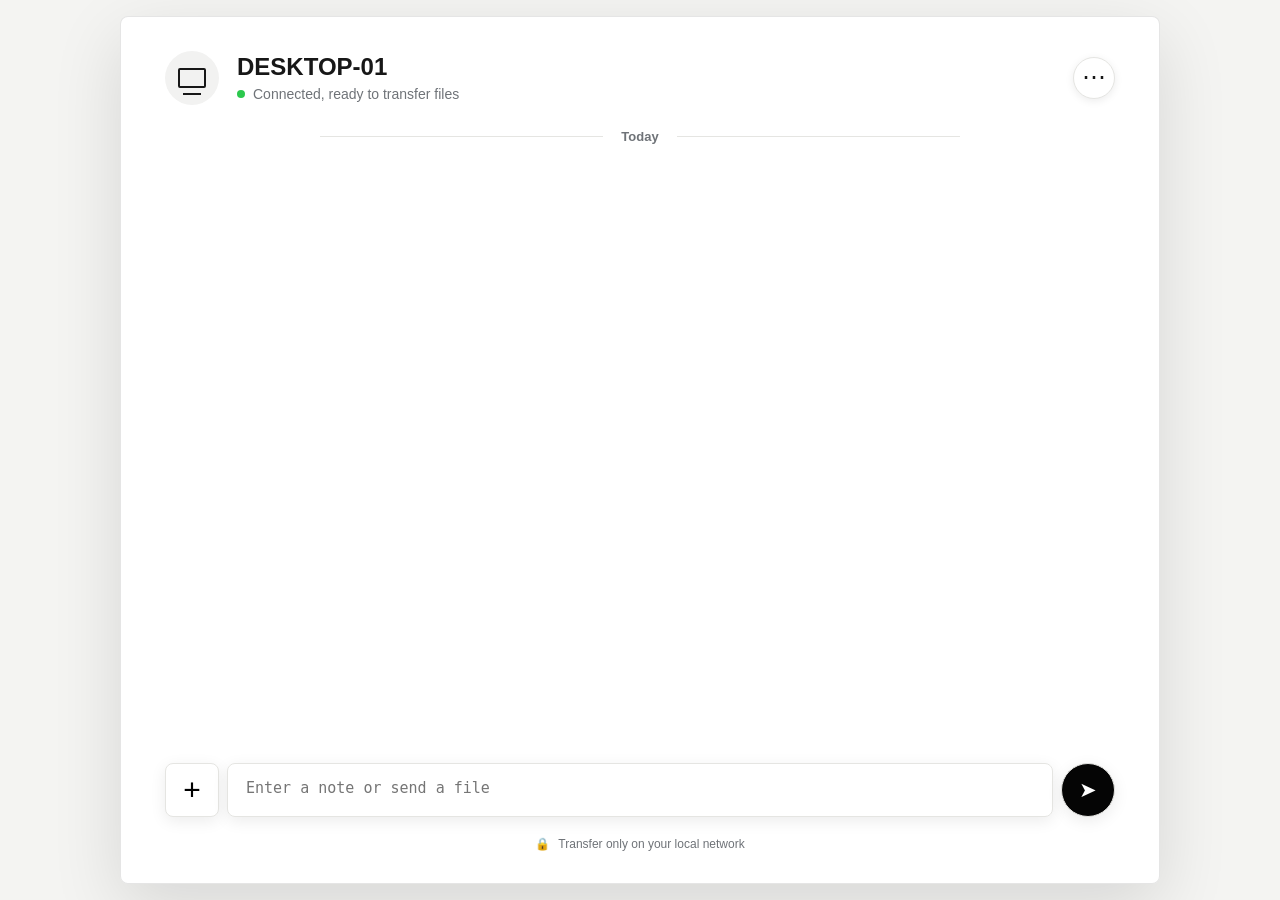
==== src/LanTransfer.Host/wwwroot/index.html @ 28fe60ad "Add text transfer, QR code, and Windows tray features Updated README files to document new features " ====
<!DOCTYPE html>
<html lang="en">
<head>
    <meta charset="UTF-8">
    <meta name="viewport" content="width=device-width, initial-scale=1.0">
    <title>LanTransfer</title>
    <link rel="icon" href="data:image/svg+xml,%3Csvg xmlns='http://www.w3.org/2000/svg' viewBox='0 0 64 64'%3E%3Crect width='64' height='64' rx='14' fill='%23171717'/%3E%3Crect x='14' y='15' width='36' height='26' rx='2' fill='none' stroke='white' stroke-width='4'/%3E%3Cpath d='M24 50h16M32 41v9' stroke='white' stroke-width='4'/%3E%3C/svg%3E">
    <link rel="stylesheet" href="css/app.css">
</head>
<body>
    <main class="app-shell">
        <section class="transfer-window" aria-label="LanTransfer">
            <header class="device-header">
                <div class="device-mark" aria-hidden="true">
                    <span class="screen-icon"></span>
                </div>
                <div class="device-copy">
                    <h1 id="deviceName" data-i18n="device.defaultName">DESKTOP-01</h1>
                    <p><span class="status-dot"></span><span data-i18n="device.connected">Connected, ready to transfer files</span></p>
                </div>
                <details class="more-menu">
                    <summary data-i18n-title="menu.more" title="More options" aria-label="More options"><span aria-hidden="true">⋯</span></summary>
                    <form class="menu-panel">
                        <button id="connectButton" class="menu-action" type="button">
                            <span aria-hidden="true">▣</span>
                            <span data-i18n="connect.action">Connect new device</span>
                        </button>
                        <label>
                            <span data-i18n="language.label">Language</span>
                            <select id="languageSelect">
                                <option value="en" data-i18n="language.english">English</option>
                                <option value="zh-CN" data-i18n="language.chinese">Simplified Chinese</option>
                            </select>
                        </label>
                        <label>
                            <span data-i18n="accessToken.label">Access token</span>
                            <input id="tokenInput" type="password" autocomplete="off" data-i18n-placeholder="accessToken.placeholder" placeholder="Optional token">
                        </label>
                    </form>
                </details>
            </header>

            <section class="timeline-shell">
                <div class="date-divider">
                    <span></span>
                    <strong data-i18n="date.today">Today</strong>
                    <span></span>
                </div>
                <div class="timeline" id="timeline" aria-live="polite"></div>
                <p class="empty-state" id="emptyState" data-i18n="files.empty" hidden>No files yet</p>
            </section>

            <footer class="composer">
                <input id="fileInput" type="file" multiple>
                <button id="chooseButton" class="add-button" type="button" data-i18n-title="upload.selectFiles" title="Choose files" aria-label="Choose files">+</button>
                <textarea id="messageInput" class="message-input" rows="1" maxlength="4000" data-i18n-placeholder="composer.placeholder" placeholder="Enter a note or send a file" aria-label="Enter a note or send a file"></textarea>
                <button id="sendButton" class="send-button" type="button" data-i18n-title="composer.send" title="Send" aria-label="Send">➤</button>
                <p class="local-note"><span class="note-lock" aria-hidden="true">🔒</span><span data-i18n="footer.localNetworkOnly">Transfer only on your local network</span></p>
            </footer>

            <div class="toast" id="toast" hidden></div>
        </section>
    </main>

    <dialog id="connectDialog" class="connect-dialog" aria-labelledby="connectTitle">
        <form method="dialog" class="dialog-surface">
            <button class="dialog-close" type="submit" value="close" data-i18n-title="connect.close" title="Close" aria-label="Close">×</button>
            <header>
                <h2 id="connectTitle" data-i18n="connect.title">Connect new device</h2>
                <p data-i18n="connect.description">Scan with a phone on the same local network to open this page.</p>
            </header>
            <div id="connectLoading" class="connect-loading" data-i18n="connect.loading">Finding local network addresses…</div>
            <div id="connectContent" class="connect-content" hidden>
                <img id="connectQr" class="connect-qr" alt="Connection QR code">
                <label class="connect-address-field">
                    <span data-i18n="connect.address">Connection address</span>
                    <select id="connectUrlSelect"></select>
                </label>
                <output id="connectUrl" class="connect-url"></output>
                <button id="copyConnectUrl" class="copy-link-button" type="button" data-i18n="connect.copy">Copy link</button>
                <p id="connectHelp" class="connect-help" data-i18n="connect.help">Both devices must be on the same local network. If one address does not open, try another.</p>
            </div>
            <p id="connectError" class="connect-error" hidden></p>
        </form>
    </dialog>

    <script src="js/i18n.js"></script>
    <script src="js/app.js"></script>
</body>
</html>
---- src/LanTransfer.Host/wwwroot/css/app.css ----
:root {
    color-scheme: light;
    --page: #f4f4f2;
    --panel: #ffffff;
    --text: #171717;
    --muted: #6f7378;
    --line: #e5e5e2;
    --soft: #f8f8f7;
    --bubble: #ffffff;
    --bubble-out: #f7f7f5;
    --accent: #2cc84d;
    --danger: #bd3a33;
    --shadow: 0 22px 70px rgba(0, 0, 0, 0.12);
    --card-shadow: 0 4px 18px rgba(0, 0, 0, 0.08);
}

* {
    box-sizing: border-box;
}

html,
body {
    margin: 0;
    min-height: 100%;
}

body {
    min-height: 100svh;
    background: var(--page);
    color: var(--text);
    font-family: -apple-system, BlinkMacSystemFont, "Segoe UI", Roboto, "Helvetica Neue", Arial, sans-serif;
}

button,
input,
select {
    font: inherit;
}

button {
    cursor: pointer;
}

.app-shell {
    min-height: 100svh;
    padding: 16px 20px;
    display: grid;
    place-items: center;
}

.transfer-window {
    width: min(1040px, 100%);
    height: calc(100svh - 32px);
    min-height: min(620px, calc(100svh - 32px));
    display: grid;
    grid-template-rows: auto minmax(0, 1fr) auto;
    position: relative;
    overflow: hidden;
    border: 1px solid rgba(0, 0, 0, 0.1);
    border-radius: 8px;
    background: rgba(255, 255, 255, 0.94);
    box-shadow: var(--shadow);
}

.window-bar {
    height: 44px;
    display: grid;
    grid-template-columns: auto auto auto 1fr;
    align-items: center;
    gap: 9px;
    padding: 0 28px;
    border-bottom: 1px solid var(--line);
    background: rgba(250, 250, 249, 0.86);
}

.window-dot {
    width: 12px;
    height: 12px;
    border-radius: 999px;
}

.window-dot.red {
    background: #ff5f57;
}

.window-dot.yellow {
    background: #febc2e;
}

.window-dot.green {
    background: #28c840;
}

.address-pill {
    justify-self: center;
    width: min(420px, 70%);
    height: 26px;
    display: grid;
    place-items: center;
    border-radius: 7px;
    background: #f0f0ef;
    color: #70757a;
    font-size: 13px;
}

.device-header {
    display: grid;
    grid-template-columns: 54px 1fr auto;
    gap: 18px;
    align-items: center;
    padding: 34px 44px 18px;
}

.device-mark {
    width: 54px;
    height: 54px;
    display: grid;
    place-items: center;
    border-radius: 999px;
    background: #f2f2f1;
}

.screen-icon {
    width: 28px;
    height: 20px;
    position: relative;
    border: 2px solid #171717;
    border-radius: 2px;
}

.screen-icon::after {
    content: "";
    position: absolute;
    left: 50%;
    bottom: -9px;
    width: 18px;
    height: 2px;
    transform: translateX(-50%);
    background: #171717;
    box-shadow: 0 -4px 0 -1px #171717;
}

.device-copy h1 {
    margin: 0;
    font-size: 24px;
    line-height: 1.1;
    letter-spacing: 0;
}

.device-copy p {
    margin: 6px 0 0;
    display: flex;
    align-items: center;
    gap: 8px;
    color: var(--muted);
    font-size: 14px;
}

.status-dot {
    width: 8px;
    height: 8px;
    border-radius: 999px;
    background: var(--accent);
}

.more-menu {
    position: relative;
    align-self: center;
    justify-self: end;
}

.more-menu summary {
    width: 42px;
    height: 42px;
    display: flex;
    align-items: center;
    justify-content: center;
    list-style: none;
    border: 1px solid var(--line);
    border-radius: 999px;
    background: #ffffff;
    box-shadow: 0 2px 8px rgba(0, 0, 0, 0.08);
    color: var(--text);
    font-size: 24px;
    line-height: 1;
}

.more-menu summary span {
    display: block;
    transform: translateY(-1px);
}

.more-menu summary::-webkit-details-marker {
    display: none;
}

.menu-panel {
    position: absolute;
    top: 46px;
    right: 0;
    z-index: 5;
    width: 230px;
    padding: 12px;
    display: grid;
    gap: 12px;
    border: 1px solid var(--line);
    border-radius: 8px;
    background: #ffffff;
    box-shadow: var(--card-shadow);
}

.menu-panel label {
    display: grid;
    gap: 6px;
    color: var(--muted);
    font-size: 12px;
}

.menu-action {
    width: 100%;
    min-height: 38px;
    padding: 0 10px;
    display: flex;
    align-items: center;
    gap: 9px;
    border: 0;
    border-radius: 7px;
    background: #f1f5ff;
    color: #1769d2;
    text-align: left;
    font-size: 13px;
}

.menu-panel select,
.menu-panel input {
    width: 100%;
    height: 34px;
    border: 1px solid var(--line);
    border-radius: 7px;
    padding: 0 9px;
    color: var(--text);
    background: #ffffff;
}

.timeline-shell {
    min-height: 0;
    padding: 0 44px 18px;
    display: flex;
    flex-direction: column;
}

.date-divider {
    display: grid;
    grid-template-columns: 1fr auto 1fr;
    align-items: center;
    gap: 18px;
    margin: 6px auto 16px;
    width: min(640px, 100%);
    color: var(--muted);
    font-size: 13px;
}

.date-divider span {
    height: 1px;
    background: var(--line);
}

.timeline {
    min-height: 0;
    flex: 1;
    overflow-y: auto;
    padding: 2px 8px 16px;
    display: flex;
    flex-direction: column;
    gap: 14px;
}

.message-row {
    min-width: 0;
    width: 100%;
    max-width: min(86vw, 620px);
    display: flex;
    align-items: center;
    gap: 10px;
    justify-content: flex-start;
    margin: 0;
}

.message-row.outgoing {
    justify-content: flex-end;
}

.message-row.incoming {
    justify-content: flex-start;
}

.message-time {
    color: var(--muted);
    font-size: 12px;
    white-space: nowrap;
    min-width: 0;
}

.message-row.outgoing .message-time {
    order: 1;
    text-align: right;
}

.file-card {
    min-width: 0;
    width: 100%;
    max-width: 100%;
    display: grid;
    grid-template-columns: 62px minmax(0, 1fr);
    gap: 14px;
    align-items: center;
    padding: 12px 14px;
    border: 1px solid var(--line);
    border-radius: 8px;
    background: var(--bubble);
    box-shadow: var(--card-shadow);
    overflow: hidden;
}

.file-card > * {
    min-width: 0;
}

.file-title,
.file-meta,
.file-action,
.download-button,
.status-text,
.progress-track {
    min-width: 0;
    max-width: 100%;
}

.progress-track {
    width: 100%;
    max-width: 132px;
}

.outgoing .file-card {
    background: var(--bubble-out);
}

.file-thumb,
.file-icon {
    width: 62px;
    height: 62px;
    border-radius: 7px;
    overflow: hidden;
    background: var(--soft);
}

.file-thumb {
    object-fit: cover;
}

.file-icon {
    display: grid;
    place-items: center;
    border: 1px solid var(--line);
    color: var(--text);
    font-size: 12px;
    font-weight: 700;
    text-transform: uppercase;
}

.file-title {
    margin: 0;
    overflow-wrap: anywhere;
    font-weight: 700;
    font-size: 14px;
}

.file-meta {
    margin: 5px 0 0;
    color: var(--muted);
    font-size: 12px;
}

.file-action {
    margin-top: 8px;
    display: flex;
    align-items: center;
    gap: 10px;
    min-height: 24px;
}

.download-button {
    min-height: 26px;
    padding: 0 10px;
    display: inline-flex;
    align-items: center;
    gap: 6px;
    border: 1px solid var(--line);
    border-radius: 7px;
    color: var(--text);
    background: #ffffff;
    text-decoration: none;
    font-size: 12px;
}

.status-text {
    color: var(--muted);
    font-size: 12px;
}

.status-text.failed {
    color: var(--danger);
}

.progress-track {
    width: 132px;
    height: 4px;
    overflow: hidden;
    border-radius: 999px;
    background: #e3e3df;
}

.progress-bar {
    width: 0;
    height: 100%;
    border-radius: inherit;
    background: #171717;
}

.empty-state {
    margin: auto;
    color: var(--muted);
    font-size: 14px;
}

.composer {
    display: grid;
    grid-template-columns: 54px 1fr 54px;
    gap: 8px;
    align-items: center;
    padding: 0 44px 32px;
}

.composer input[type="file"] {
    display: none;
}

.add-button,
.send-button,
.message-input {
    height: 54px;
    border: 1px solid var(--line);
    background: #ffffff;
    box-shadow: 0 4px 16px rgba(0, 0, 0, 0.08);
}

.add-button {
    border-radius: 8px;
    font-size: 30px;
    line-height: 1;
}

.send-button {
    border-radius: 999px;
    background: #050505;
    color: #ffffff;
    font-size: 21px;
}

.message-input {
    min-width: 0;
    border-radius: 8px;
    padding: 15px 18px;
    resize: none;
    max-height: 112px;
    overflow-y: auto;
    text-align: left;
    color: #8b8f94;
    font-size: 15px;
}

.message-input:focus {
    outline: 2px solid rgba(23, 105, 210, 0.18);
    border-color: #82aee5;
    color: var(--text);
}

.message-input.dragging {
    border-color: #1f9d42;
    background: #f5fbf6;
}

.text-card {
    max-width: min(72%, 560px);
    padding: 11px 14px;
    border: 1px solid var(--line);
    border-radius: 12px;
    background: var(--bubble);
    box-shadow: var(--card-shadow);
    white-space: pre-wrap;
    overflow-wrap: anywhere;
    line-height: 1.45;
    font-size: 14px;
}

.outgoing .text-card {
    background: var(--bubble-out);
}

.local-note {
    grid-column: 1 / -1;
    margin: 12px 0 0;
    display: flex;
    align-items: center;
    justify-content: center;
    gap: 8px;
    color: var(--muted);
    font-size: 12px;
}

.note-lock {
    font-size: 12px;
    line-height: 1;
}

.toast {
    position: absolute;
    left: 50%;
    bottom: 102px;
    z-index: 10;
    max-width: min(420px, calc(100% - 48px));
    transform: translateX(-50%);
    padding: 10px 14px;
    border: 1px solid var(--line);
    border-radius: 8px;
    background: rgba(255, 255, 255, 0.96);
    box-shadow: var(--card-shadow);
    color: var(--text);
    font-size: 13px;
}

.toast.error {
    color: var(--danger);
}

.connect-dialog {
    width: min(440px, calc(100vw - 32px));
    max-height: calc(100dvh - 32px);
    padding: 0;
    border: 0;
    border-radius: 14px;
    color: var(--text);
    background: transparent;
    box-shadow: 0 26px 90px rgba(0, 0, 0, 0.24);
}

.connect-dialog::backdrop {
    background: rgba(20, 20, 20, 0.32);
    backdrop-filter: blur(3px);
}

.dialog-surface {
    position: relative;
    padding: 28px;
    display: grid;
    gap: 18px;
    overflow-y: auto;
    background: #ffffff;
}

.dialog-surface header {
    text-align: center;
}

.dialog-surface h2 {
    margin: 0;
    font-size: 24px;
}

.dialog-surface header p {
    margin: 9px 22px 0;
    color: var(--muted);
    font-size: 14px;
    line-height: 1.5;
}

.dialog-close {
    position: absolute;
    top: 12px;
    right: 14px;
    width: 34px;
    height: 34px;
    border: 0;
    border-radius: 999px;
    background: transparent;
    color: var(--muted);
    font-size: 26px;
}

.dialog-close:hover {
    background: var(--soft);
}

.connect-loading,
.connect-error {
    margin: 16px 0;
    color: var(--muted);
    text-align: center;
    font-size: 14px;
}

.connect-error {
    color: var(--danger);
}

.connect-content {
    display: grid;
    justify-items: stretch;
    gap: 12px;
}

.connect-qr {
    width: min(246px, 70vw);
    aspect-ratio: 1;
    justify-self: center;
    border: 1px solid var(--line);
    border-radius: 10px;
    background: #ffffff;
}

.connect-address-field {
    display: grid;
    gap: 6px;
    color: var(--muted);
    font-size: 12px;
}

.connect-address-field select {
    width: 100%;
    height: 38px;
    padding: 0 10px;
    border: 1px solid var(--line);
    border-radius: 8px;
    color: var(--text);
    background: #ffffff;
}

.connect-url {
    padding: 9px 10px;
    overflow-wrap: anywhere;
    border-radius: 8px;
    background: var(--soft);
    color: #1769d2;
    text-align: center;
    font-size: 12px;
}

.copy-link-button {
    height: 40px;
    border: 1px solid var(--line);
    border-radius: 8px;
    background: #ffffff;
    color: var(--text);
}

.connect-help {
    margin: 0;
    color: var(--muted);
    text-align: center;
    font-size: 12px;
    line-height: 1.5;
}

@media (max-width: 768px) {
    html,
    body {
        overflow: hidden;
    }

    .app-shell {
        min-height: 100dvh;
        padding: 0;
        display: block;
    }

    .transfer-window {
        width: 100%;
        height: 100dvh;
        min-height: 100dvh;
        grid-template-rows: auto minmax(0, 1fr) auto;
        border: 0;
        border-radius: 0;
        box-shadow: none;
        background: #ffffff;
    }

    .window-bar {
        display: none;
    }

    .device-header {
        grid-template-columns: 46px minmax(0, 1fr) 44px;
        gap: 12px;
        min-height: 78px;
        padding: 14px 14px 10px;
        border-bottom: 1px solid var(--line);
        background: #ffffff;
        position: relative;
        z-index: 2;
    }

    .device-mark {
        width: 46px;
        height: 46px;
    }

    .screen-icon {
        width: 24px;
        height: 18px;
    }

    .device-copy {
        min-width: 0;
    }

    .device-copy h1 {
        font-size: clamp(17px, 5.4vw, 20px);
        line-height: 1.08;
        white-space: nowrap;
        overflow: hidden;
        text-overflow: ellipsis;
    }

    .device-copy p {
        margin-top: 7px;
        min-width: 0;
        font-size: 13px;
        line-height: 1.2;
        white-space: nowrap;
        overflow: hidden;
        text-overflow: ellipsis;
    }

    .device-copy p span:last-child {
        min-width: 0;
        overflow: hidden;
        text-overflow: ellipsis;
    }

    .status-dot {
        flex: 0 0 auto;
    }

    .more-menu summary {
        width: 44px;
        height: 44px;
    }

    .menu-panel {
        right: -2px;
        width: min(230px, calc(100vw - 28px));
    }

    .timeline-shell {
        min-height: 0;
        padding: 0 14px;
        position: relative;
        overflow: hidden;
    }

    .date-divider {
        flex: 0 0 auto;
        width: calc(100% - 8px);
        margin: 12px auto 16px;
        gap: 12px;
        font-size: 12px;
        line-height: 1;
    }

    .timeline {
        min-height: 0;
        padding: 0 0 16px;
    }

    .message-row,
    .message-row.outgoing {
        grid-template-columns: minmax(0, 1fr);
        max-width: min(86vw, 360px);
    }

    .message-row.outgoing {
        align-self: flex-end;
    }

    .message-time {
        display: none;
    }

    .file-card {
        grid-template-columns: 54px minmax(0, 1fr);
        padding: 11px 12px;
    }

    .file-thumb,
    .file-icon {
        width: 54px;
        height: 54px;
    }

    .empty-state {
        position: absolute;
        left: 14px;
        right: 14px;
        top: 50%;
        transform: translateY(-50%);
        margin: 0;
        text-align: center;
        font-size: 15px;
        pointer-events: none;
    }

    .composer {
        grid-template-columns: 48px 1fr 48px;
        gap: 8px;
        padding: 8px 12px calc(12px + env(safe-area-inset-bottom));
        background: linear-gradient(180deg, rgba(255, 255, 255, 0.74), #ffffff 22%);
        position: relative;
        z-index: 2;
    }

    .add-button,
    .send-button,
    .message-input {
        height: 48px;
    }

    .add-button {
        font-size: 28px;
    }

    .send-button {
        font-size: 19px;
    }

    .message-input {
        padding: 13px 14px;
        font-size: 15px;
        line-height: 1.4;
    }

    .local-note {
        margin-top: 4px;
        font-size: 12px;
    }

    .text-card {
        max-width: 84%;
    }

    .dialog-surface {
        padding: 24px 18px 20px;
    }
}
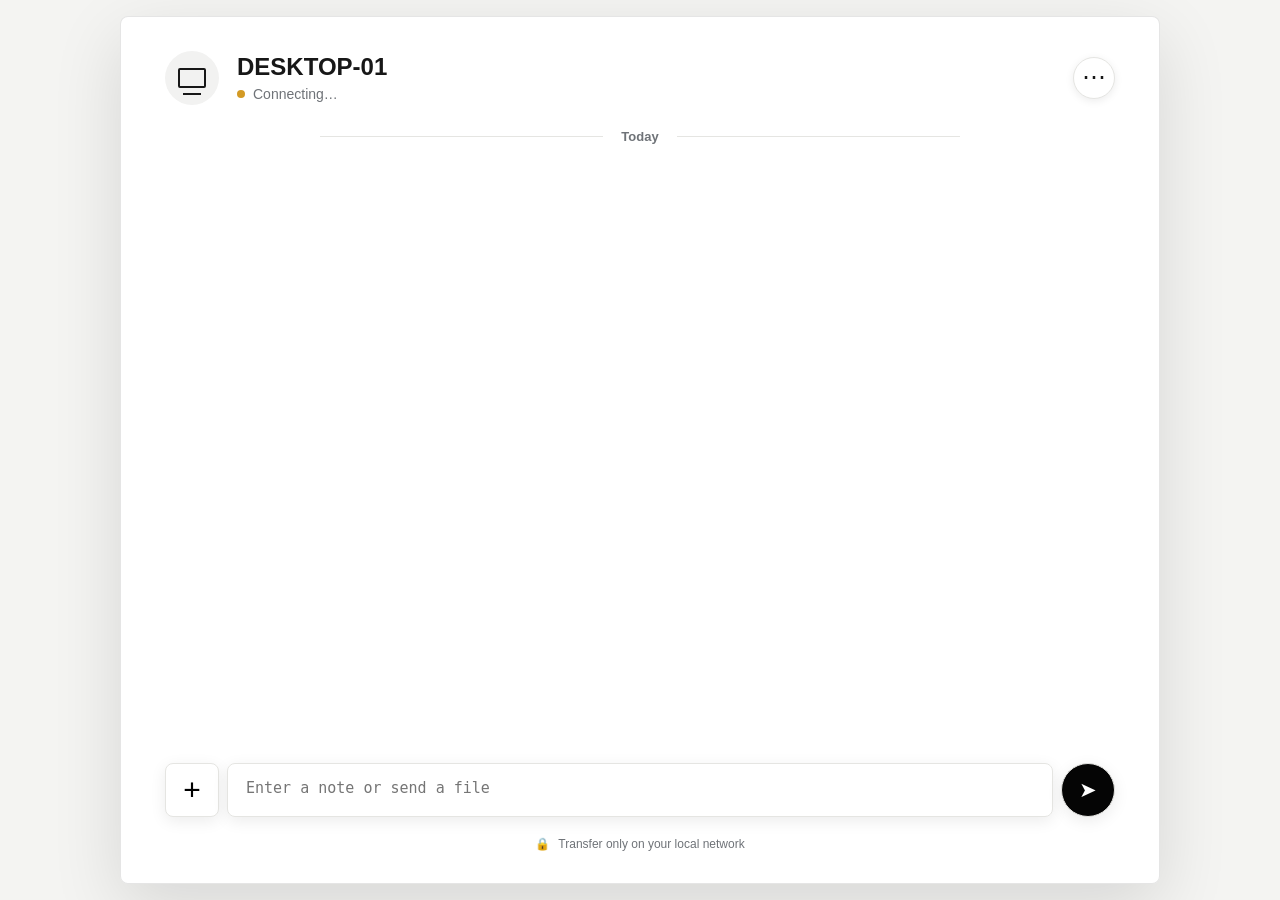
==== commit 200db398: "feat: enhance connection status handling and UI updates" ====
--- a/src/LanTransfer.Host/wwwroot/index.html
+++ b/src/LanTransfer.Host/wwwroot/index.html
@@ -16,7 +16,10 @@
                 </div>
                 <div class="device-copy">
                     <h1 id="deviceName" data-i18n="device.defaultName">DESKTOP-01</h1>
-                    <p><span class="status-dot"></span><span data-i18n="device.connected">Connected, ready to transfer files</span></p>
+                    <p id="deviceStatus" class="device-status" data-connection-status="connecting" role="status" aria-live="polite">
+                        <span class="status-dot" aria-hidden="true"></span>
+                        <span id="deviceStatusText" data-i18n="device.connecting">Connecting…</span>
+                    </p>
                 </div>
                 <details class="more-menu">
                     <summary data-i18n-title="menu.more" title="More options" aria-label="More options"><span aria-hidden="true">⋯</span></summary>
--- a/src/LanTransfer.Host/wwwroot/css/app.css
+++ b/src/LanTransfer.Host/wwwroot/css/app.css
@@ -160,7 +160,15 @@
     width: 8px;
     height: 8px;
     border-radius: 999px;
+    background: #d39a24;
+}
+
+.device-status[data-connection-status="connected"] .status-dot {
     background: var(--accent);
+}
+
+.device-status[data-connection-status="disconnected"] .status-dot {
+    background: var(--danger);
 }
 
 .more-menu {
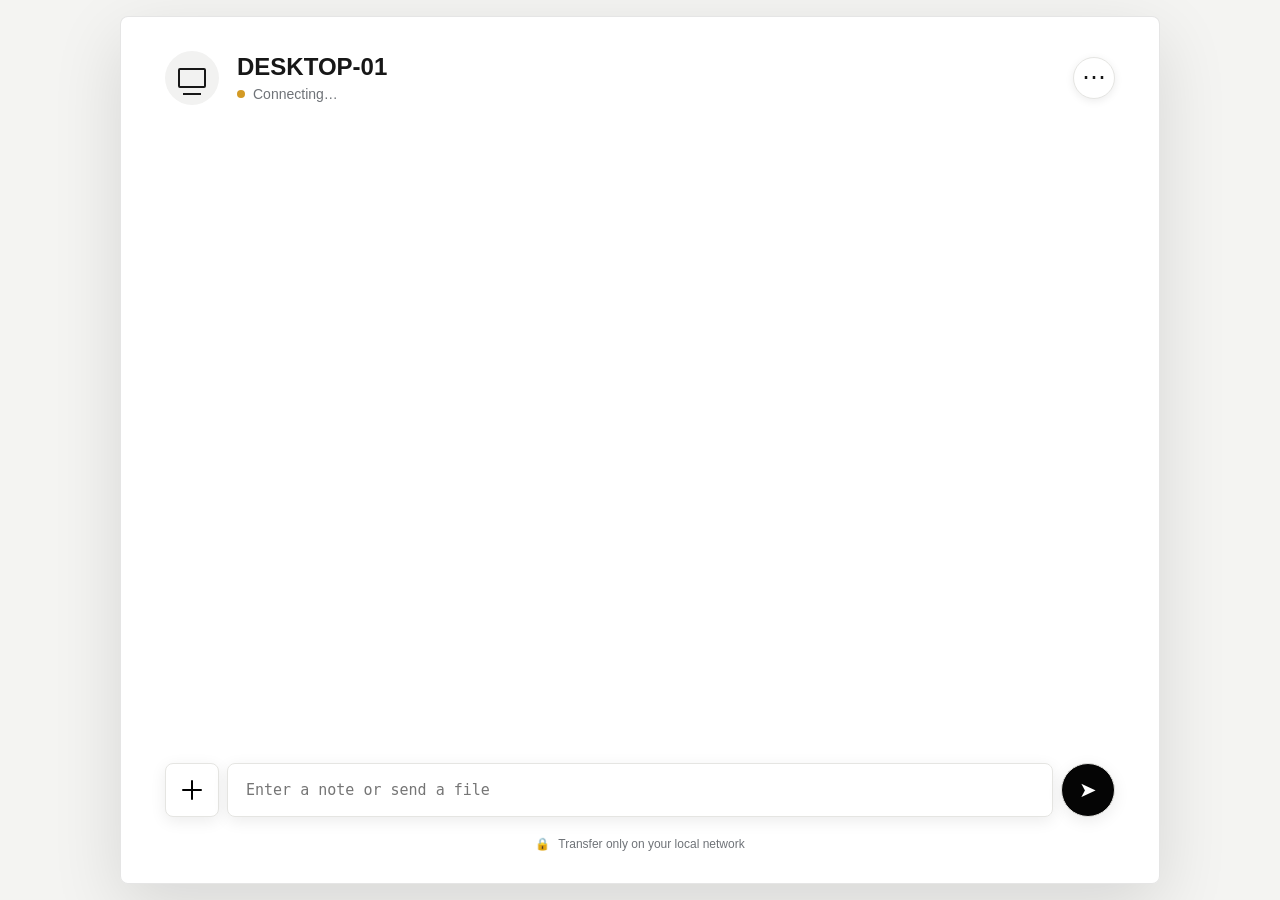
==== commit f0096fe2: "Add file reveal feature and UI/UX improvements Introduced `/api/capabilities` and `/api/files/{fileN" ====
--- a/src/LanTransfer.Host/wwwroot/index.html
+++ b/src/LanTransfer.Host/wwwroot/index.html
@@ -4,7 +4,7 @@
     <meta charset="UTF-8">
     <meta name="viewport" content="width=device-width, initial-scale=1.0">
     <title>LanTransfer</title>
-    <link rel="icon" href="data:image/svg+xml,%3Csvg xmlns='http://www.w3.org/2000/svg' viewBox='0 0 64 64'%3E%3Crect width='64' height='64' rx='14' fill='%23171717'/%3E%3Crect x='14' y='15' width='36' height='26' rx='2' fill='none' stroke='white' stroke-width='4'/%3E%3Cpath d='M24 50h16M32 41v9' stroke='white' stroke-width='4'/%3E%3C/svg%3E">
+    <link rel="icon" type="image/svg+xml" href="assets/lantransfer.svg">
     <link rel="stylesheet" href="css/app.css">
 </head>
 <body>
@@ -25,7 +25,11 @@
                     <summary data-i18n-title="menu.more" title="More options" aria-label="More options"><span aria-hidden="true">⋯</span></summary>
                     <form class="menu-panel">
                         <button id="connectButton" class="menu-action" type="button">
-                            <span aria-hidden="true">▣</span>
+                            <svg class="menu-action-icon" viewBox="0 0 24 24" aria-hidden="true">
+                                <rect x="3.5" y="2.5" width="10" height="19" rx="2"></rect>
+                                <path d="M7 18.5h3"></path>
+                                <path d="M18.5 6v7M15 9.5h7"></path>
+                            </svg>
                             <span data-i18n="connect.action">Connect new device</span>
                         </button>
                         <label>
@@ -44,18 +48,13 @@
             </header>
 
             <section class="timeline-shell">
-                <div class="date-divider">
-                    <span></span>
-                    <strong data-i18n="date.today">Today</strong>
-                    <span></span>
-                </div>
                 <div class="timeline" id="timeline" aria-live="polite"></div>
                 <p class="empty-state" id="emptyState" data-i18n="files.empty" hidden>No files yet</p>
             </section>
 
             <footer class="composer">
                 <input id="fileInput" type="file" multiple>
-                <button id="chooseButton" class="add-button" type="button" data-i18n-title="upload.selectFiles" title="Choose files" aria-label="Choose files">+</button>
+                <button id="chooseButton" class="add-button" type="button" data-i18n-title="upload.selectFiles" title="Choose files" aria-label="Choose files"><span class="add-icon" aria-hidden="true"></span></button>
                 <textarea id="messageInput" class="message-input" rows="1" maxlength="4000" data-i18n-placeholder="composer.placeholder" placeholder="Enter a note or send a file" aria-label="Enter a note or send a file"></textarea>
                 <button id="sendButton" class="send-button" type="button" data-i18n-title="composer.send" title="Send" aria-label="Send">➤</button>
                 <p class="local-note"><span class="note-lock" aria-hidden="true">🔒</span><span data-i18n="footer.localNetworkOnly">Transfer only on your local network</span></p>
--- a/src/LanTransfer.Host/wwwroot/css/app.css
+++ b/src/LanTransfer.Host/wwwroot/css/app.css
@@ -239,6 +239,17 @@
     font-size: 13px;
 }
 
+.menu-action-icon {
+    width: 18px;
+    height: 18px;
+    flex: 0 0 auto;
+    fill: none;
+    stroke: currentColor;
+    stroke-width: 1.8;
+    stroke-linecap: round;
+    stroke-linejoin: round;
+}
+
 .menu-panel select,
 .menu-panel input {
     width: 100%;
@@ -258,12 +269,13 @@
 }
 
 .date-divider {
+    flex: 0 0 auto;
     display: grid;
     grid-template-columns: 1fr auto 1fr;
     align-items: center;
     gap: 18px;
-    margin: 6px auto 16px;
-    width: min(640px, 100%);
+    margin: 8px 0 2px;
+    width: 100%;
     color: var(--muted);
     font-size: 13px;
 }
@@ -277,10 +289,46 @@
     min-height: 0;
     flex: 1;
     overflow-y: auto;
-    padding: 2px 8px 16px;
+    width: min(760px, 100%);
+    align-self: center;
+    padding: 2px 10px 16px 2px;
     display: flex;
     flex-direction: column;
     gap: 14px;
+    scrollbar-width: thin;
+    scrollbar-color: #c3c6c2 transparent;
+    scrollbar-gutter: stable;
+}
+
+.timeline::-webkit-scrollbar,
+.message-input::-webkit-scrollbar {
+    width: 8px;
+}
+
+.timeline::-webkit-scrollbar-track,
+.message-input::-webkit-scrollbar-track {
+    background: transparent;
+}
+
+.timeline::-webkit-scrollbar-thumb,
+.message-input::-webkit-scrollbar-thumb {
+    border: 2px solid transparent;
+    border-radius: 999px;
+    background: #c3c6c2;
+    background-clip: padding-box;
+}
+
+.timeline::-webkit-scrollbar-thumb:hover,
+.message-input::-webkit-scrollbar-thumb:hover {
+    background: #9ea29d;
+    background-clip: padding-box;
+}
+
+.timeline::-webkit-scrollbar-button,
+.message-input::-webkit-scrollbar-button {
+    display: none;
+    width: 0;
+    height: 0;
 }
 
 .message-row {
@@ -296,6 +344,7 @@
 
 .message-row.outgoing {
     justify-content: flex-end;
+    align-self: flex-end;
 }
 
 .message-row.incoming {
@@ -337,7 +386,7 @@
 .file-title,
 .file-meta,
 .file-action,
-.download-button,
+.file-action-button,
 .status-text,
 .progress-track {
     min-width: 0;
@@ -397,7 +446,7 @@
     min-height: 24px;
 }
 
-.download-button {
+.file-action-button {
     min-height: 26px;
     padding: 0 10px;
     display: inline-flex;
@@ -409,6 +458,12 @@
     background: #ffffff;
     text-decoration: none;
     font-size: 12px;
+}
+
+button.file-action-button:hover,
+a.file-action-button:hover {
+    border-color: #c8cbc7;
+    background: var(--soft);
 }
 
 .status-text {
@@ -464,8 +519,33 @@
 
 .add-button {
     border-radius: 8px;
-    font-size: 30px;
-    line-height: 1;
+    display: grid;
+    place-items: center;
+    padding: 0;
+}
+
+.add-icon {
+    width: 20px;
+    height: 20px;
+    position: relative;
+    display: block;
+}
+
+.add-icon::before,
+.add-icon::after {
+    content: "";
+    position: absolute;
+    top: 50%;
+    left: 50%;
+    width: 20px;
+    height: 2px;
+    border-radius: 999px;
+    background: currentColor;
+    transform: translate(-50%, -50%);
+}
+
+.add-icon::after {
+    transform: translate(-50%, -50%) rotate(90deg);
 }
 
 .send-button {
@@ -485,6 +565,7 @@
     text-align: left;
     color: #8b8f94;
     font-size: 15px;
+    line-height: 22px;
 }
 
 .message-input:focus {
@@ -779,7 +860,7 @@
     .date-divider {
         flex: 0 0 auto;
         width: calc(100% - 8px);
-        margin: 12px auto 16px;
+        margin: 10px 0 0;
         gap: 12px;
         font-size: 12px;
         line-height: 1;
@@ -787,7 +868,8 @@
 
     .timeline {
         min-height: 0;
-        padding: 0 0 16px;
+        width: 100%;
+        padding: 0 6px 16px 0;
     }
 
     .message-row,
@@ -851,9 +933,9 @@
     }
 
     .message-input {
-        padding: 13px 14px;
+        padding: 12px 14px;
         font-size: 15px;
-        line-height: 1.4;
+        line-height: 22px;
     }
 
     .local-note {
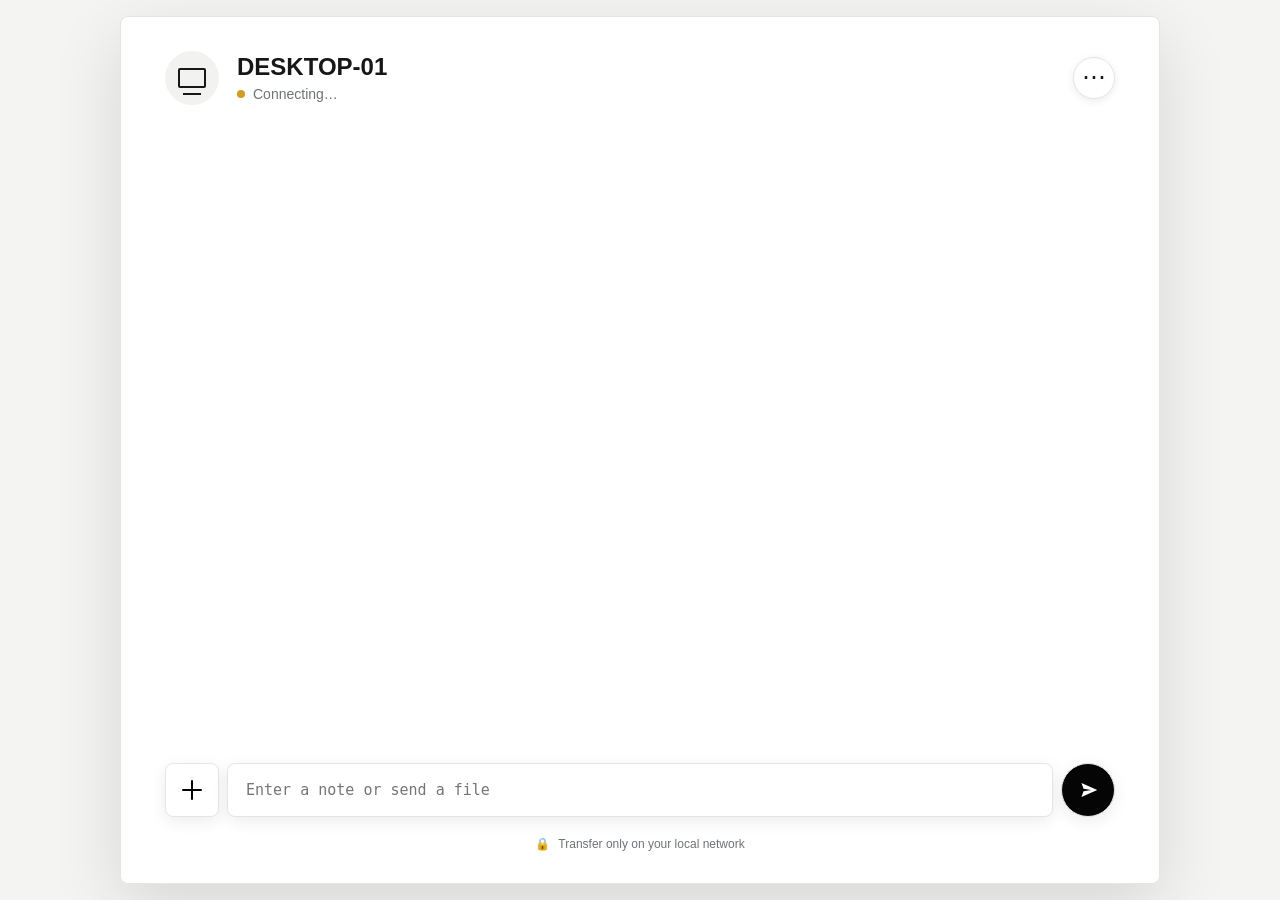
==== commit b83e9b70: "Add deletion feature for files and text messages Implemented `DeleteAsync` methods in `IFileInbox`, " ====
--- a/src/LanTransfer.Host/wwwroot/index.html
+++ b/src/LanTransfer.Host/wwwroot/index.html
@@ -37,6 +37,7 @@
                             <select id="languageSelect">
                                 <option value="en" data-i18n="language.english">English</option>
                                 <option value="zh-CN" data-i18n="language.chinese">Simplified Chinese</option>
+                                <option value="zh-TW" data-i18n="language.traditional">Traditional Chinese</option>
                             </select>
                         </label>
                         <label>
@@ -56,13 +57,30 @@
                 <input id="fileInput" type="file" multiple>
                 <button id="chooseButton" class="add-button" type="button" data-i18n-title="upload.selectFiles" title="Choose files" aria-label="Choose files"><span class="add-icon" aria-hidden="true"></span></button>
                 <textarea id="messageInput" class="message-input" rows="1" maxlength="4000" data-i18n-placeholder="composer.placeholder" placeholder="Enter a note or send a file" aria-label="Enter a note or send a file"></textarea>
-                <button id="sendButton" class="send-button" type="button" data-i18n-title="composer.send" title="Send" aria-label="Send">➤</button>
+                <button id="sendButton" class="send-button" type="button" data-i18n-title="composer.send" title="Send" aria-label="Send">
+                    <svg class="send-icon" viewBox="0 0 24 24" aria-hidden="true">
+                        <path d="M3.75 4.25 21 12 3.75 19.75l2.3-6.45L14.5 12l-8.45-1.3-2.3-6.45Z"></path>
+                    </svg>
+                </button>
                 <p class="local-note"><span class="note-lock" aria-hidden="true">🔒</span><span data-i18n="footer.localNetworkOnly">Transfer only on your local network</span></p>
             </footer>
 
             <div class="toast" id="toast" hidden></div>
         </section>
     </main>
+
+    <dialog id="deleteDialog" class="delete-dialog" aria-labelledby="deleteTitle" aria-describedby="deleteDescription">
+        <form method="dialog" class="delete-surface">
+            <header>
+                <h2 id="deleteTitle" data-i18n="delete.title">Delete this item?</h2>
+                <p id="deleteDescription"></p>
+            </header>
+            <div class="delete-actions">
+                <button class="delete-cancel" type="submit" value="cancel" data-i18n="delete.cancel">Cancel</button>
+                <button class="delete-confirm" type="submit" value="confirm" data-i18n="delete.confirm">Delete</button>
+            </div>
+        </form>
+    </dialog>
 
     <dialog id="connectDialog" class="connect-dialog" aria-labelledby="connectTitle">
         <form method="dialog" class="dialog-surface">
--- a/src/LanTransfer.Host/wwwroot/css/app.css
+++ b/src/LanTransfer.Host/wwwroot/css/app.css
@@ -296,8 +296,14 @@
     flex-direction: column;
     gap: 14px;
     scrollbar-width: thin;
+    scrollbar-color: transparent transparent;
+    scrollbar-gutter: stable;
+}
+
+.timeline:hover,
+.timeline:focus-within,
+.timeline.is-scrolling {
     scrollbar-color: #c3c6c2 transparent;
-    scrollbar-gutter: stable;
 }
 
 .timeline::-webkit-scrollbar,
@@ -329,6 +335,20 @@
     display: none;
     width: 0;
     height: 0;
+}
+
+.timeline::-webkit-scrollbar-thumb {
+    background-color: transparent;
+}
+
+.timeline:hover::-webkit-scrollbar-thumb,
+.timeline:focus-within::-webkit-scrollbar-thumb,
+.timeline.is-scrolling::-webkit-scrollbar-thumb {
+    background-color: #c3c6c2;
+}
+
+.timeline:hover::-webkit-scrollbar-thumb:hover {
+    background-color: #9ea29d;
 }
 
 .message-row {
@@ -371,6 +391,7 @@
     grid-template-columns: 62px minmax(0, 1fr);
     gap: 14px;
     align-items: center;
+    position: relative;
     padding: 12px 14px;
     border: 1px solid var(--line);
     border-radius: 8px;
@@ -386,11 +407,15 @@
 .file-title,
 .file-meta,
 .file-action,
-.file-action-button,
 .status-text,
 .progress-track {
     min-width: 0;
     max-width: 100%;
+}
+
+.file-card-content {
+    min-width: 0;
+    padding-right: 24px;
 }
 
 .progress-track {
@@ -446,24 +471,98 @@
     min-height: 24px;
 }
 
-.file-action-button {
-    min-height: 26px;
+.file-menu-trigger {
+    position: absolute;
+    top: 8px;
+    right: 8px;
+    width: 30px;
+    height: 30px;
+    display: grid;
+    place-items: center;
+    padding: 0;
+    border: 0;
+    border-radius: 8px;
+    background: transparent;
+    color: #777b78;
+    opacity: 0;
+    transition: opacity 120ms ease, background-color 120ms ease, color 120ms ease;
+}
+
+.file-menu-trigger span {
+    display: block;
+    transform: translateY(-2px);
+    font-size: 13px;
+    font-weight: 700;
+    letter-spacing: 1px;
+}
+
+.file-card:hover .file-menu-trigger,
+.text-card:hover .file-menu-trigger,
+.file-menu-trigger:focus-visible,
+.file-menu-trigger[aria-expanded="true"] {
+    opacity: 1;
+}
+
+.file-menu-trigger:hover,
+.file-menu-trigger:focus-visible,
+.file-menu-trigger[aria-expanded="true"] {
+    outline: none;
+    background: #f0f1ef;
+    color: var(--text);
+}
+
+.file-context-menu {
+    position: fixed;
+    z-index: 50;
+    width: 164px;
+    padding: 6px;
+    border: 1px solid rgba(23, 23, 23, 0.12);
+    border-radius: 10px;
+    background: rgba(255, 255, 255, 0.98);
+    box-shadow: 0 14px 36px rgba(0, 0, 0, 0.16), 0 2px 8px rgba(0, 0, 0, 0.08);
+    backdrop-filter: blur(12px);
+}
+
+.file-menu-item {
+    width: 100%;
+    min-height: 36px;
+    display: flex;
+    align-items: center;
     padding: 0 10px;
-    display: inline-flex;
-    align-items: center;
-    gap: 6px;
-    border: 1px solid var(--line);
+    border: 0;
     border-radius: 7px;
-    color: var(--text);
-    background: #ffffff;
+    background: transparent;
+    color: var(--text);
+    text-align: left;
     text-decoration: none;
-    font-size: 12px;
-}
-
-button.file-action-button:hover,
-a.file-action-button:hover {
-    border-color: #c8cbc7;
-    background: var(--soft);
+    font-size: 13px;
+}
+
+.file-menu-item:hover,
+.file-menu-item:focus-visible {
+    outline: none;
+    background: #f0f1ef;
+}
+
+.file-menu-separator {
+    height: 1px;
+    margin: 5px 6px;
+    background: var(--line);
+}
+
+.file-menu-item.danger {
+    color: var(--danger);
+}
+
+.file-menu-item.danger:hover,
+.file-menu-item.danger:focus-visible {
+    background: #fff2f1;
+}
+
+@media (hover: none) {
+    .file-menu-trigger {
+        opacity: 0.72;
+    }
 }
 
 .status-text {
@@ -549,10 +648,25 @@
 }
 
 .send-button {
+    display: grid;
+    place-items: center;
+    padding: 0;
     border-radius: 999px;
     background: #050505;
     color: #ffffff;
-    font-size: 21px;
+}
+
+.send-icon {
+    width: 22px;
+    height: 22px;
+    display: block;
+    fill: currentColor;
+    transform: translateX(1px);
+}
+
+.send-button:disabled {
+    cursor: wait;
+    opacity: 0.58;
 }
 
 .message-input {
@@ -580,8 +694,9 @@
 }
 
 .text-card {
+    position: relative;
     max-width: min(72%, 560px);
-    padding: 11px 14px;
+    padding: 11px 40px 11px 14px;
     border: 1px solid var(--line);
     border-radius: 12px;
     background: var(--bubble);
@@ -643,6 +758,73 @@
     box-shadow: 0 26px 90px rgba(0, 0, 0, 0.24);
 }
 
+.delete-dialog {
+    width: min(390px, calc(100vw - 32px));
+    padding: 0;
+    border: 0;
+    border-radius: 14px;
+    color: var(--text);
+    background: transparent;
+    box-shadow: 0 26px 90px rgba(0, 0, 0, 0.24);
+}
+
+.delete-dialog::backdrop {
+    background: rgba(20, 20, 20, 0.32);
+    backdrop-filter: blur(3px);
+}
+
+.delete-surface {
+    padding: 24px;
+    display: grid;
+    gap: 22px;
+    border-radius: inherit;
+    background: #ffffff;
+}
+
+.delete-surface h2 {
+    margin: 0;
+    font-size: 19px;
+}
+
+.delete-surface p {
+    margin: 8px 0 0;
+    color: var(--muted);
+    font-size: 14px;
+    line-height: 1.55;
+    overflow-wrap: anywhere;
+}
+
+.delete-actions {
+    display: flex;
+    justify-content: flex-end;
+    gap: 8px;
+}
+
+.delete-cancel,
+.delete-confirm {
+    min-width: 74px;
+    height: 40px;
+    padding: 0 16px;
+    border: 1px solid var(--line);
+    border-radius: 8px;
+    background: #ffffff;
+    color: var(--text);
+}
+
+.delete-cancel:hover {
+    background: var(--soft);
+}
+
+.delete-confirm {
+    border-color: var(--danger);
+    background: var(--danger);
+    color: #ffffff;
+}
+
+.delete-confirm:hover {
+    filter: brightness(0.94);
+}
+
 .connect-dialog::backdrop {
     background: rgba(20, 20, 20, 0.32);
     backdrop-filter: blur(3px);
@@ -929,7 +1111,12 @@
     }
 
     .send-button {
-        font-size: 19px;
+        font-size: inherit;
+    }
+
+    .send-icon {
+        width: 20px;
+        height: 20px;
     }
 
     .message-input {
@@ -947,6 +1134,10 @@
         max-width: 84%;
     }
 
+    .delete-surface {
+        padding: 22px 18px 18px;
+    }
+
     .dialog-surface {
         padding: 24px 18px 20px;
     }
